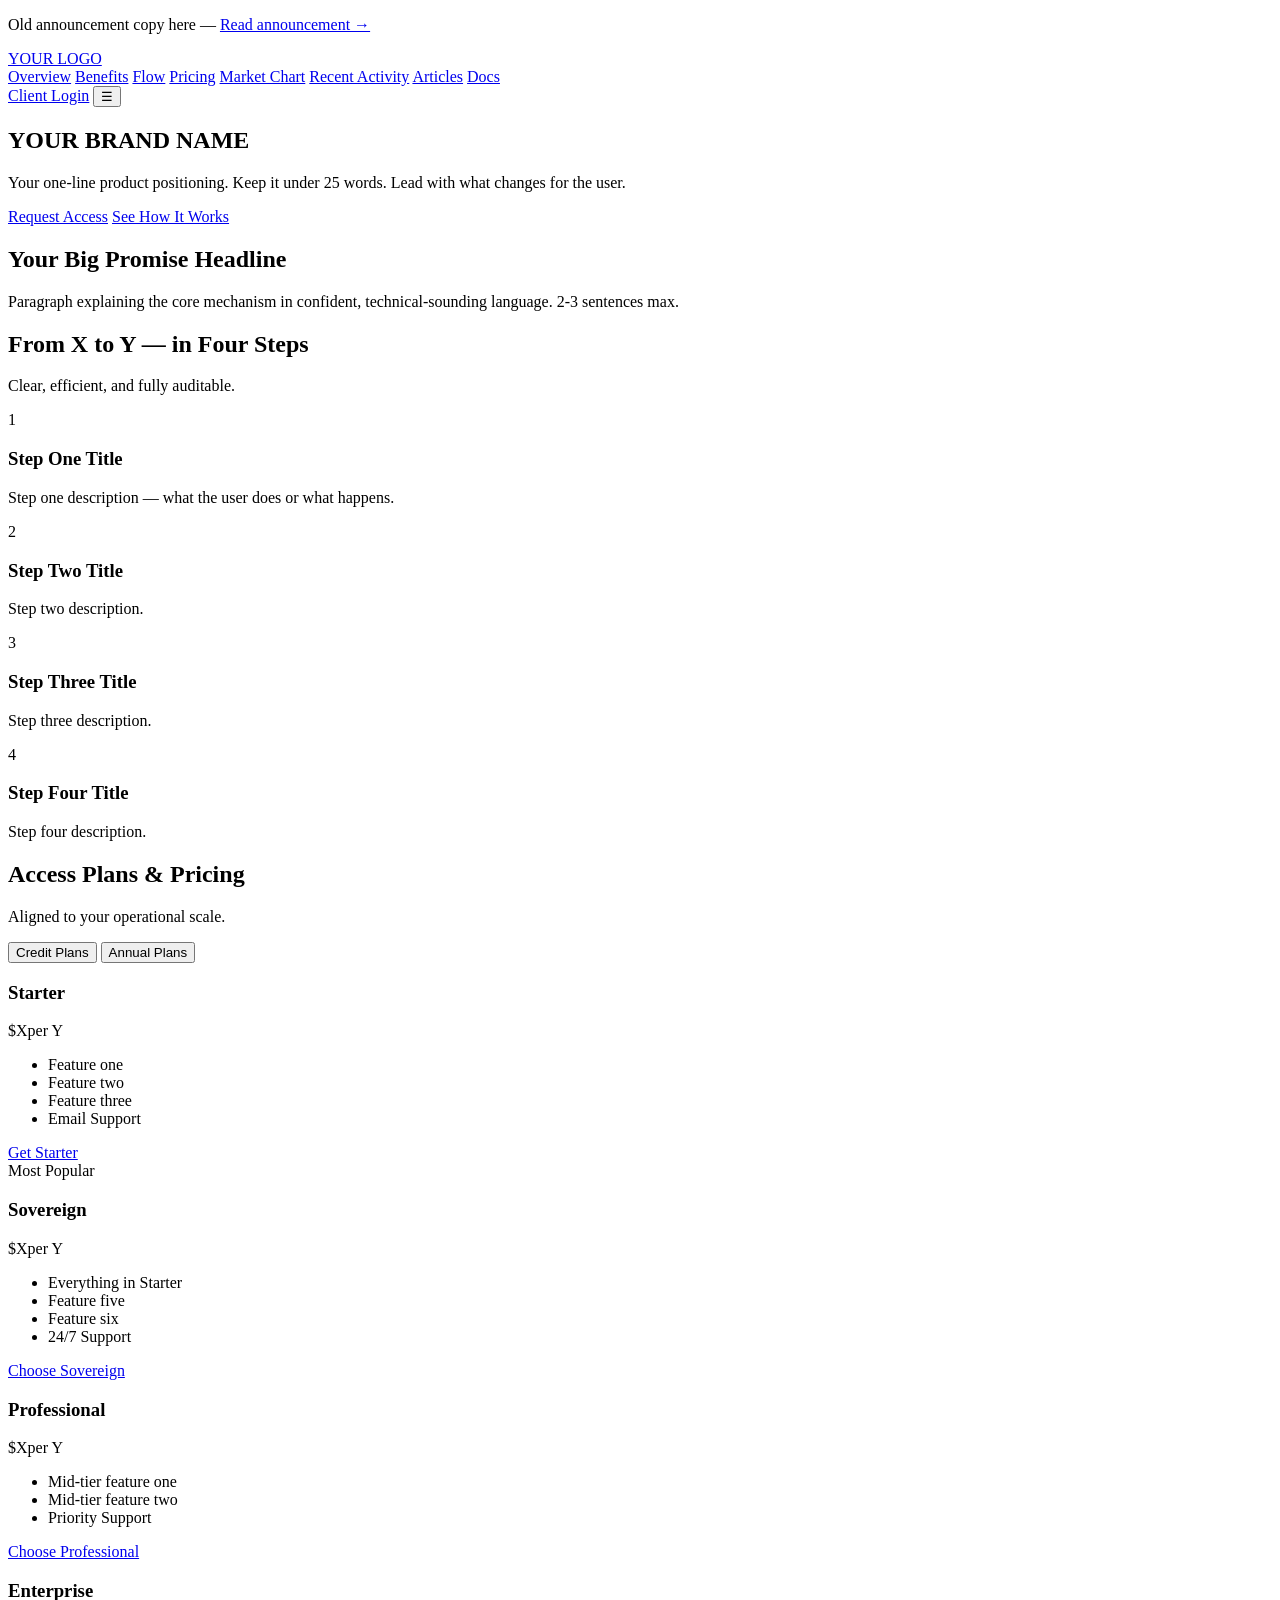
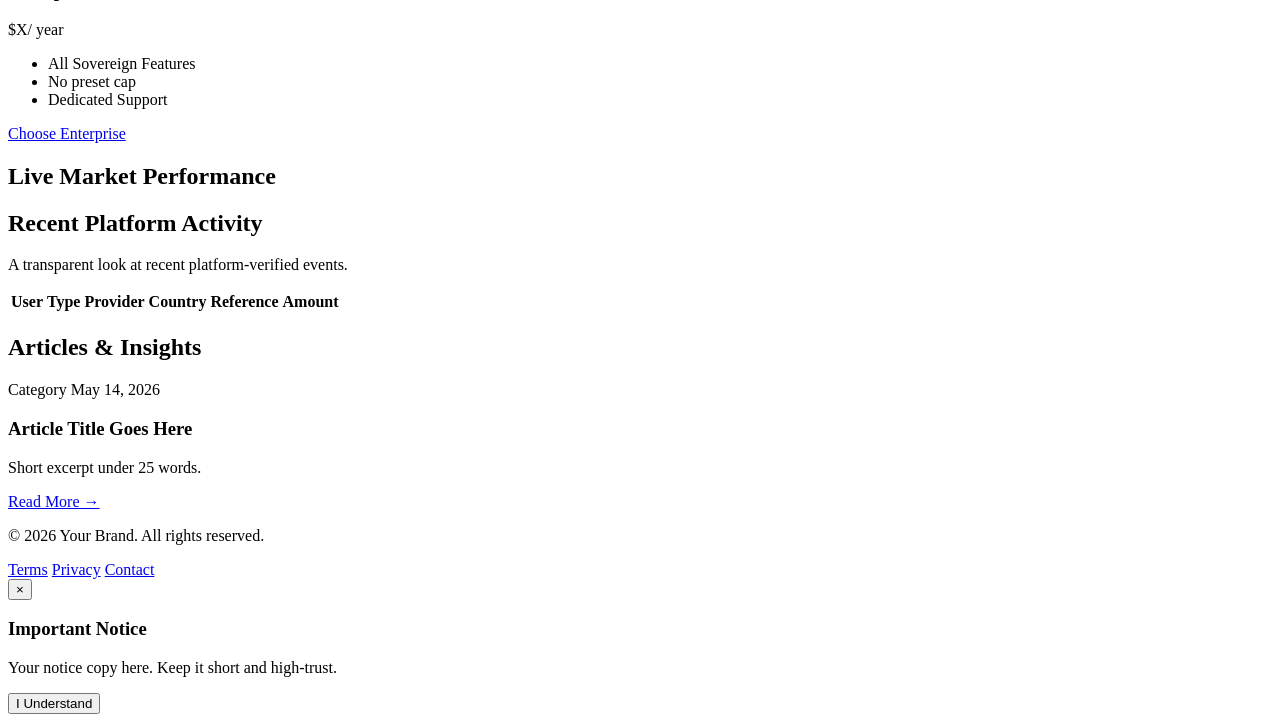
==== index.html @ a08c0930 "Create index.html" ====
<!DOCTYPE html>
<html lang="en">
<head>
  <meta charset="UTF-8" />
  <meta name="viewport" content="width=device-width, initial-scale=1.0" />
  <title>YOUR BRAND — Tagline Here</title>
  <link rel="stylesheet" href="styles.css" />
</head>
<body>

  <!-- ========== ANNOUNCEMENT BAR ========== -->
  <div class="announcement-bar">
    <p>Old announcement copy here — <a href="#">Read announcement →</a></p>
  </div>

  <!-- ========== NAVBAR ========== -->
  <header class="navbar">
    <div class="nav-container">
      <a href="/" class="logo">YOUR LOGO</a>
      <nav class="nav-links">
        <a href="#overview">Overview</a>
        <a href="#benefits">Benefits</a>
        <a href="#flow">Flow</a>
        <a href="#pricing">Pricing</a>
        <a href="#chart">Market Chart</a>
        <a href="#transactions">Recent Activity</a>
        <a href="#articles">Articles</a>
        <a href="/docs">Docs</a>
      </nav>
      <a href="/login" class="btn btn-primary">Client Login</a>
      <button class="hamburger" aria-label="Menu">☰</button>
    </div>
  </header>

  <!-- ========== HERO ========== -->
  <section class="hero" id="overview">
    <div class="container">
      <h1 class="hero-title">YOUR BRAND NAME</h1>
      <p class="hero-subtitle">
        Your one-line product positioning. Keep it under 25 words. Lead with what changes for the user.
      </p>
      <div class="hero-ctas">
        <a href="#pricing" class="btn btn-primary">Request Access</a>
        <a href="#flow" class="btn btn-outline">See How It Works</a>
      </div>
    </div>
  </section>

  <!-- ========== VALUE PROPOSITION ========== -->
  <section class="value-prop" id="benefits">
    <div class="container">
      <h2>Your Big Promise Headline</h2>
      <p class="lead">
        Paragraph explaining the core mechanism in confident, technical-sounding language.
        2-3 sentences max.
      </p>
    </div>
  </section>

  <!-- ========== FLOW (4-step process) ========== -->
  <section class="flow" id="flow">
    <div class="container">
      <h2>From X to Y — in Four Steps</h2>
      <p class="section-subtitle">Clear, efficient, and fully auditable.</p>

      <div class="flow-grid">
        <article class="flow-card">
          <span class="step-number">1</span>
          <h3>Step One Title</h3>
          <p>Step one description — what the user does or what happens.</p>
        </article>
        <article class="flow-card">
          <span class="step-number">2</span>
          <h3>Step Two Title</h3>
          <p>Step two description.</p>
        </article>
        <article class="flow-card">
          <span class="step-number">3</span>
          <h3>Step Three Title</h3>
          <p>Step three description.</p>
        </article>
        <article class="flow-card">
          <span class="step-number">4</span>
          <h3>Step Four Title</h3>
          <p>Step four description.</p>
        </article>
      </div>
    </div>
  </section>

  <!-- ========== PRICING ========== -->
  <section class="pricing" id="pricing">
    <div class="container">
      <h2>Access Plans &amp; Pricing</h2>
      <p class="section-subtitle">Aligned to your operational scale.</p>

      <div class="pricing-toggle">
        <button class="toggle-btn active" data-tab="credit">Credit Plans</button>
        <button class="toggle-btn" data-tab="annual">Annual Plans</button>
      </div>

      <div class="pricing-grid">

        <article class="price-card">
          <h3>Starter</h3>
          <p class="price">$X<span>per Y</span></p>
          <ul class="features">
            <li>Feature one</li>
            <li>Feature two</li>
            <li>Feature three</li>
            <li>Email Support</li>
          </ul>
          <a href="#" class="btn btn-outline">Get Starter</a>
        </article>

        <article class="price-card featured">
          <span class="badge">Most Popular</span>
          <h3>Sovereign</h3>
          <p class="price">$X<span>per Y</span></p>
          <ul class="features">
            <li>Everything in Starter</li>
            <li>Feature five</li>
            <li>Feature six</li>
            <li>24/7 Support</li>
          </ul>
          <a href="#" class="btn btn-primary">Choose Sovereign</a>
        </article>

        <article class="price-card">
          <h3>Professional</h3>
          <p class="price">$X<span>per Y</span></p>
          <ul class="features">
            <li>Mid-tier feature one</li>
            <li>Mid-tier feature two</li>
            <li>Priority Support</li>
          </ul>
          <a href="#" class="btn btn-outline">Choose Professional</a>
        </article>

        <article class="price-card enterprise">
          <h3>Enterprise</h3>
          <p class="price">$X<span>/ year</span></p>
          <ul class="features">
            <li>All Sovereign Features</li>
            <li>No preset cap</li>
            <li>Dedicated Support</li>
          </ul>
          <a href="#" class="btn btn-outline">Choose Enterprise</a>
        </article>

      </div>
    </div>
  </section>

  <!-- ========== MARKET CHART (TradingView embed) ========== -->
  <section class="chart" id="chart">
    <div class="container">
      <h2>Live Market Performance</h2>
      <div class="tradingview-widget-container">
        <!-- Paste TradingView's official embed snippet here. It's free and legal. -->
        <div id="tradingview_widget"></div>
        <script type="text/javascript" src="https://s3.tradingview.com/tv.js"></script>
        <script type="text/javascript">
          new TradingView.widget({
            "autosize": true,
            "symbol": "NYSE:V",
            "interval": "D",
            "theme": "dark",
            "style": "1",
            "locale": "en",
            "container_id": "tradingview_widget"
          });
        </script>
      </div>
    </div>
  </section>

  <!-- ========== RECENT TRANSACTIONS / ACTIVITY ========== -->
  <section class="transactions" id="transactions">
    <div class="container">
      <h2>Recent Platform Activity</h2>
      <p class="section-subtitle">A transparent look at recent platform-verified events.</p>

      <div class="table-wrapper">
        <table class="data-table">
          <thead>
            <tr>
              <th>User</th>
              <th>Type</th>
              <th>Provider</th>
              <th>Country</th>
              <th>Reference</th>
              <th>Amount</th>
            </tr>
          </thead>
          <tbody id="transactions-body">
            <!-- Rows injected via JS from your real backend -->
          </tbody>
        </table>
      </div>
    </div>
  </section>

  <!-- ========== ARTICLES ========== -->
  <section class="articles" id="articles">
    <div class="container">
      <h2>Articles &amp; Insights</h2>
      <div class="articles-grid">

        <article class="article-card">
          <span class="tag">Category</span>
          <time>May 14, 2026</time>
          <h3>Article Title Goes Here</h3>
          <p>Short excerpt under 25 words.</p>
          <a href="#" class="read-more">Read More →</a>
        </article>

        <!-- Repeat article-card 3-4 more times -->

      </div>
    </div>
  </section>

  <!-- ========== FOOTER ========== -->
  <footer class="footer">
    <div class="container">
      <p>© 2026 Your Brand. All rights reserved.</p>
      <div class="footer-links">
        <a href="/terms">Terms</a>
        <a href="/privacy">Privacy</a>
        <a href="/contact">Contact</a>
      </div>
    </div>
  </footer>

  <!-- ========== SECURITY NOTICE MODAL ========== -->
  <div class="modal" id="security-modal">
    <div class="modal-content">
      <button class="modal-close" aria-label="Close">×</button>
      <h3>Important Notice</h3>
      <p>Your notice copy here. Keep it short and high-trust.</p>
      <button class="btn btn-primary">I Understand</button>
    </div>
  </div>

  <script src="script.js"></script>
</body>
</html>
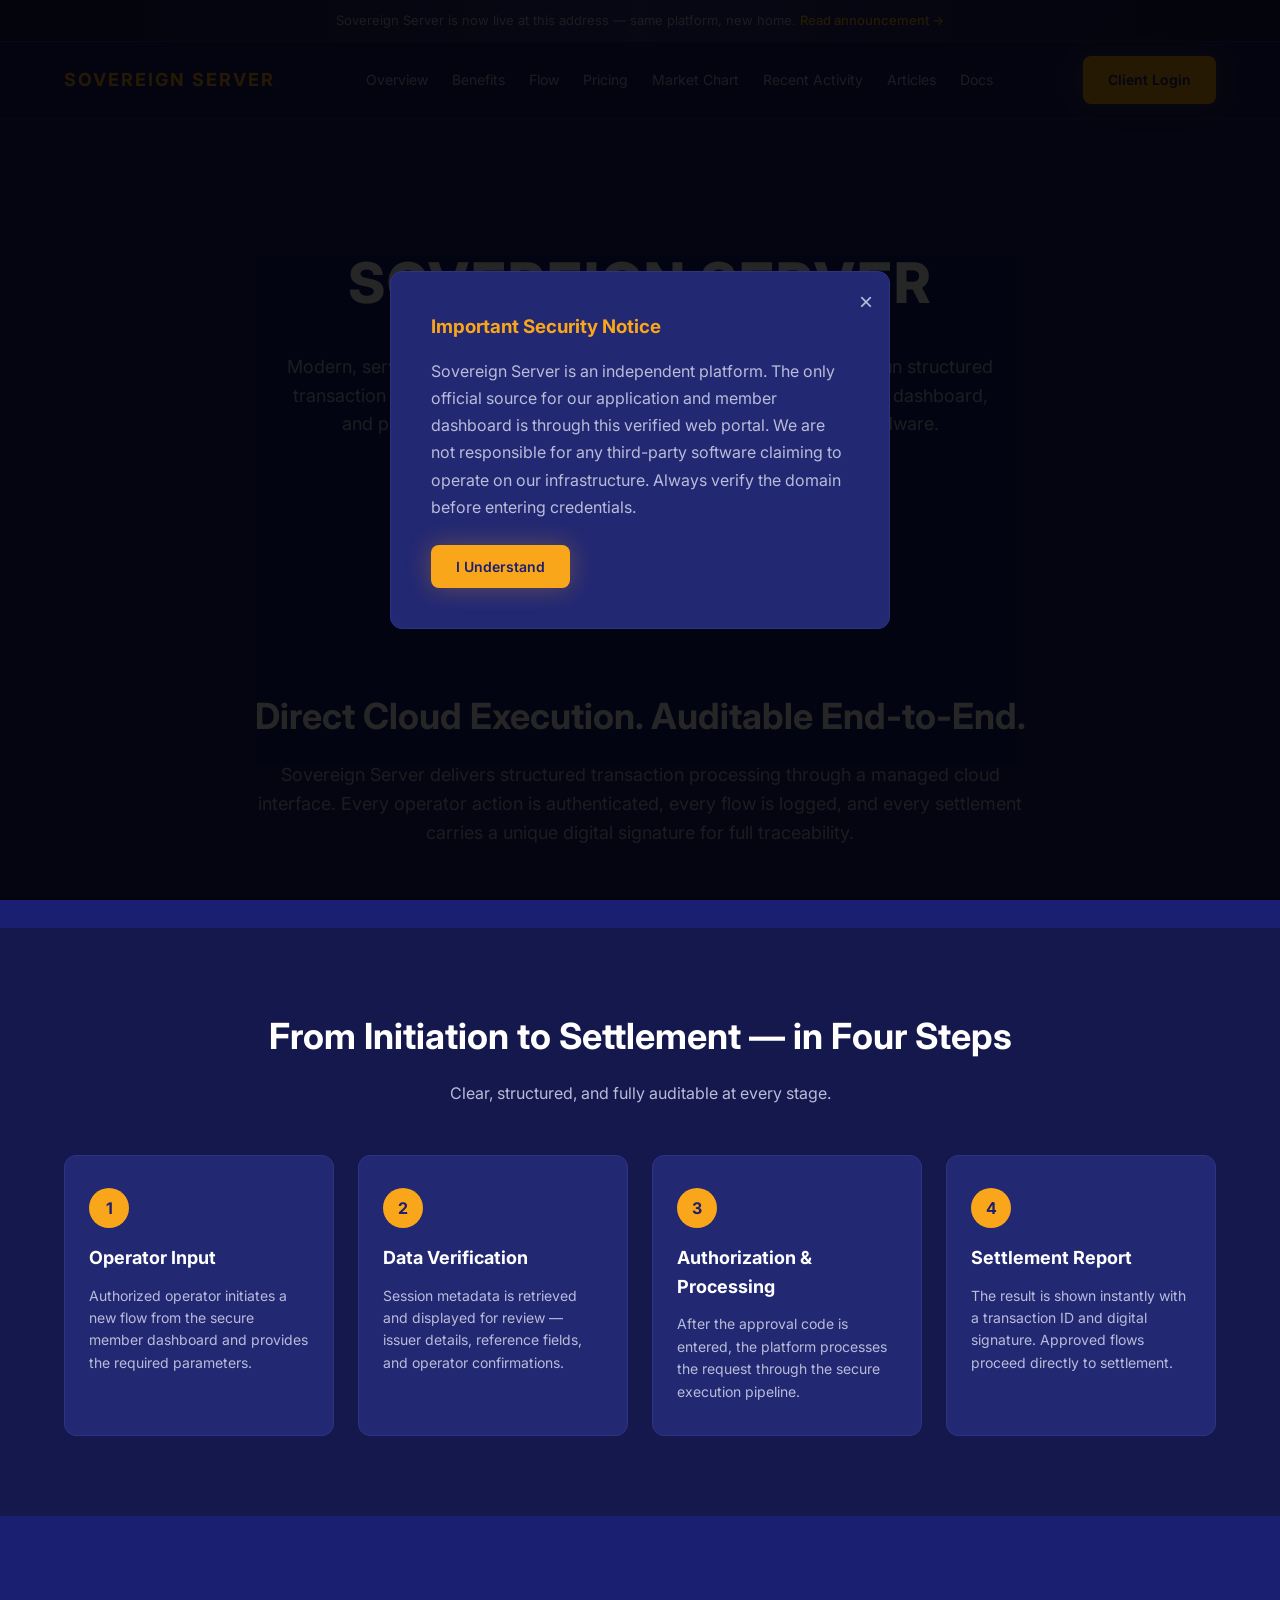
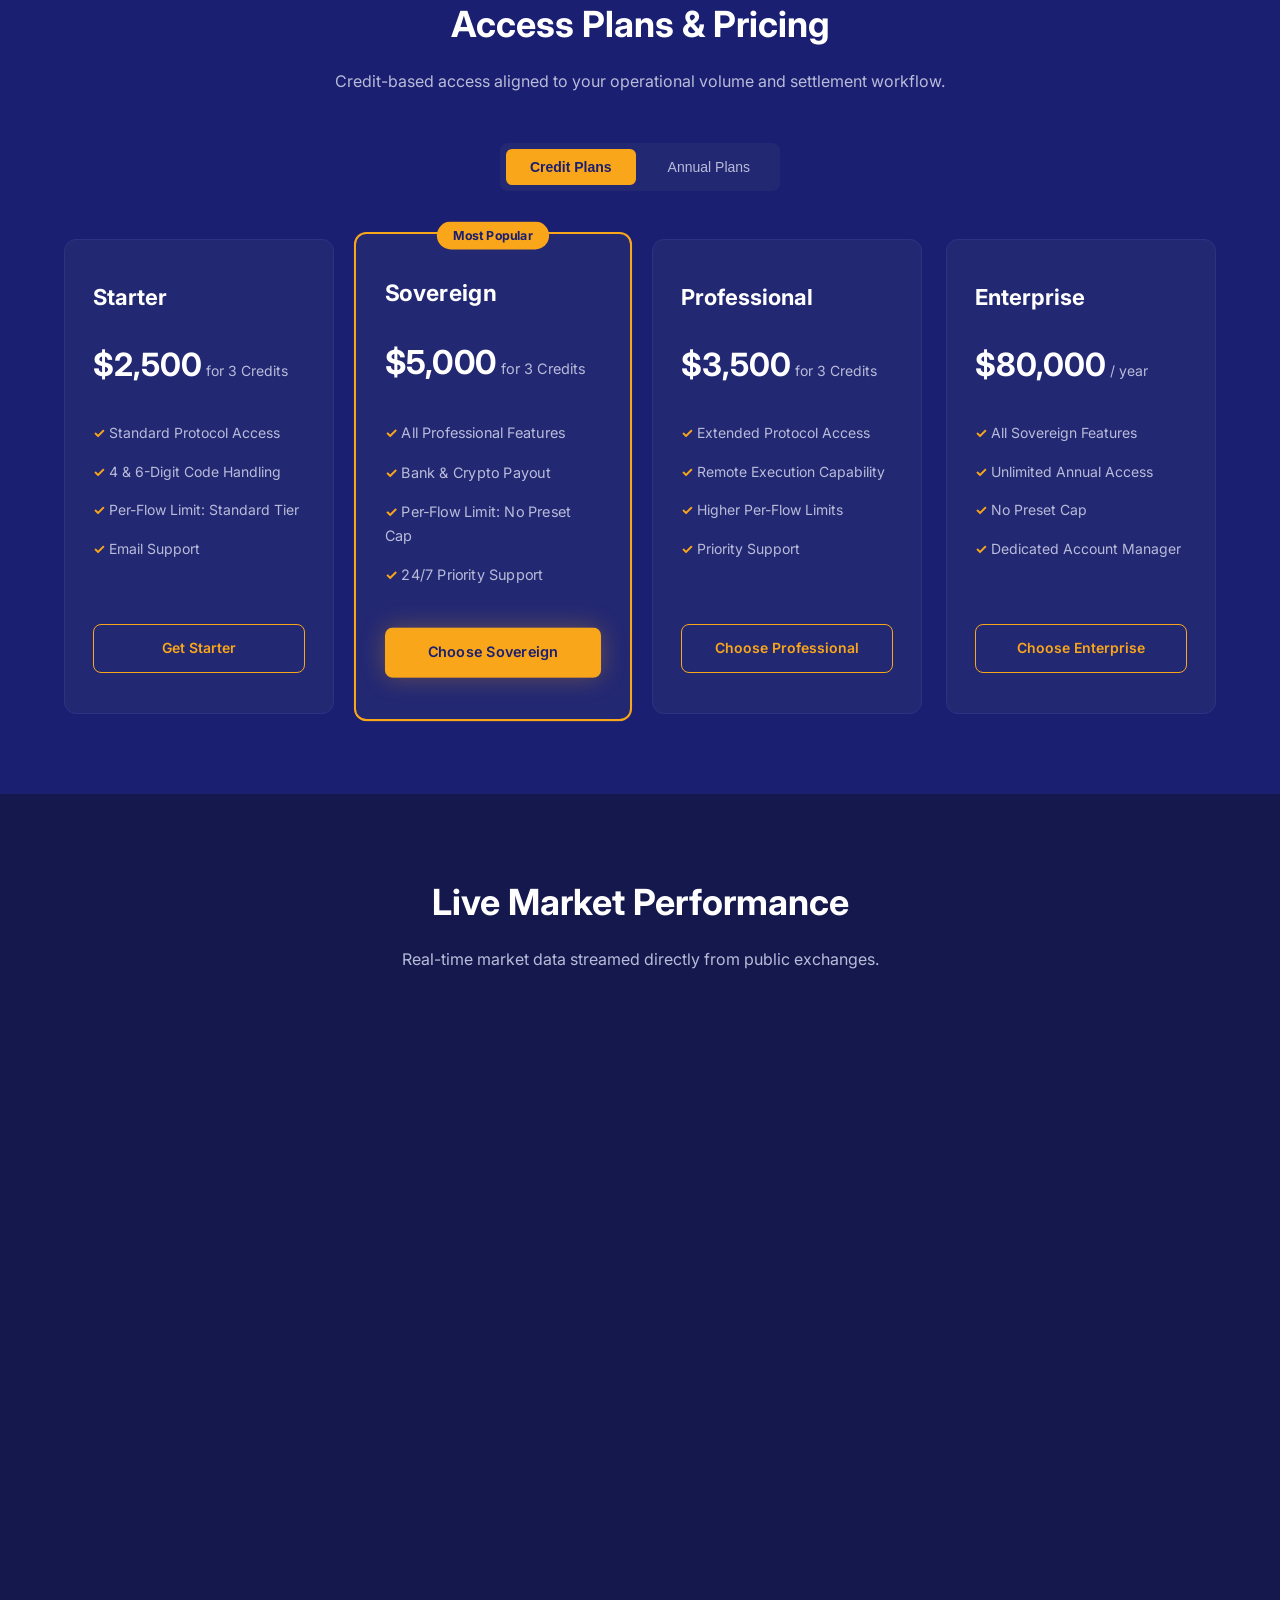
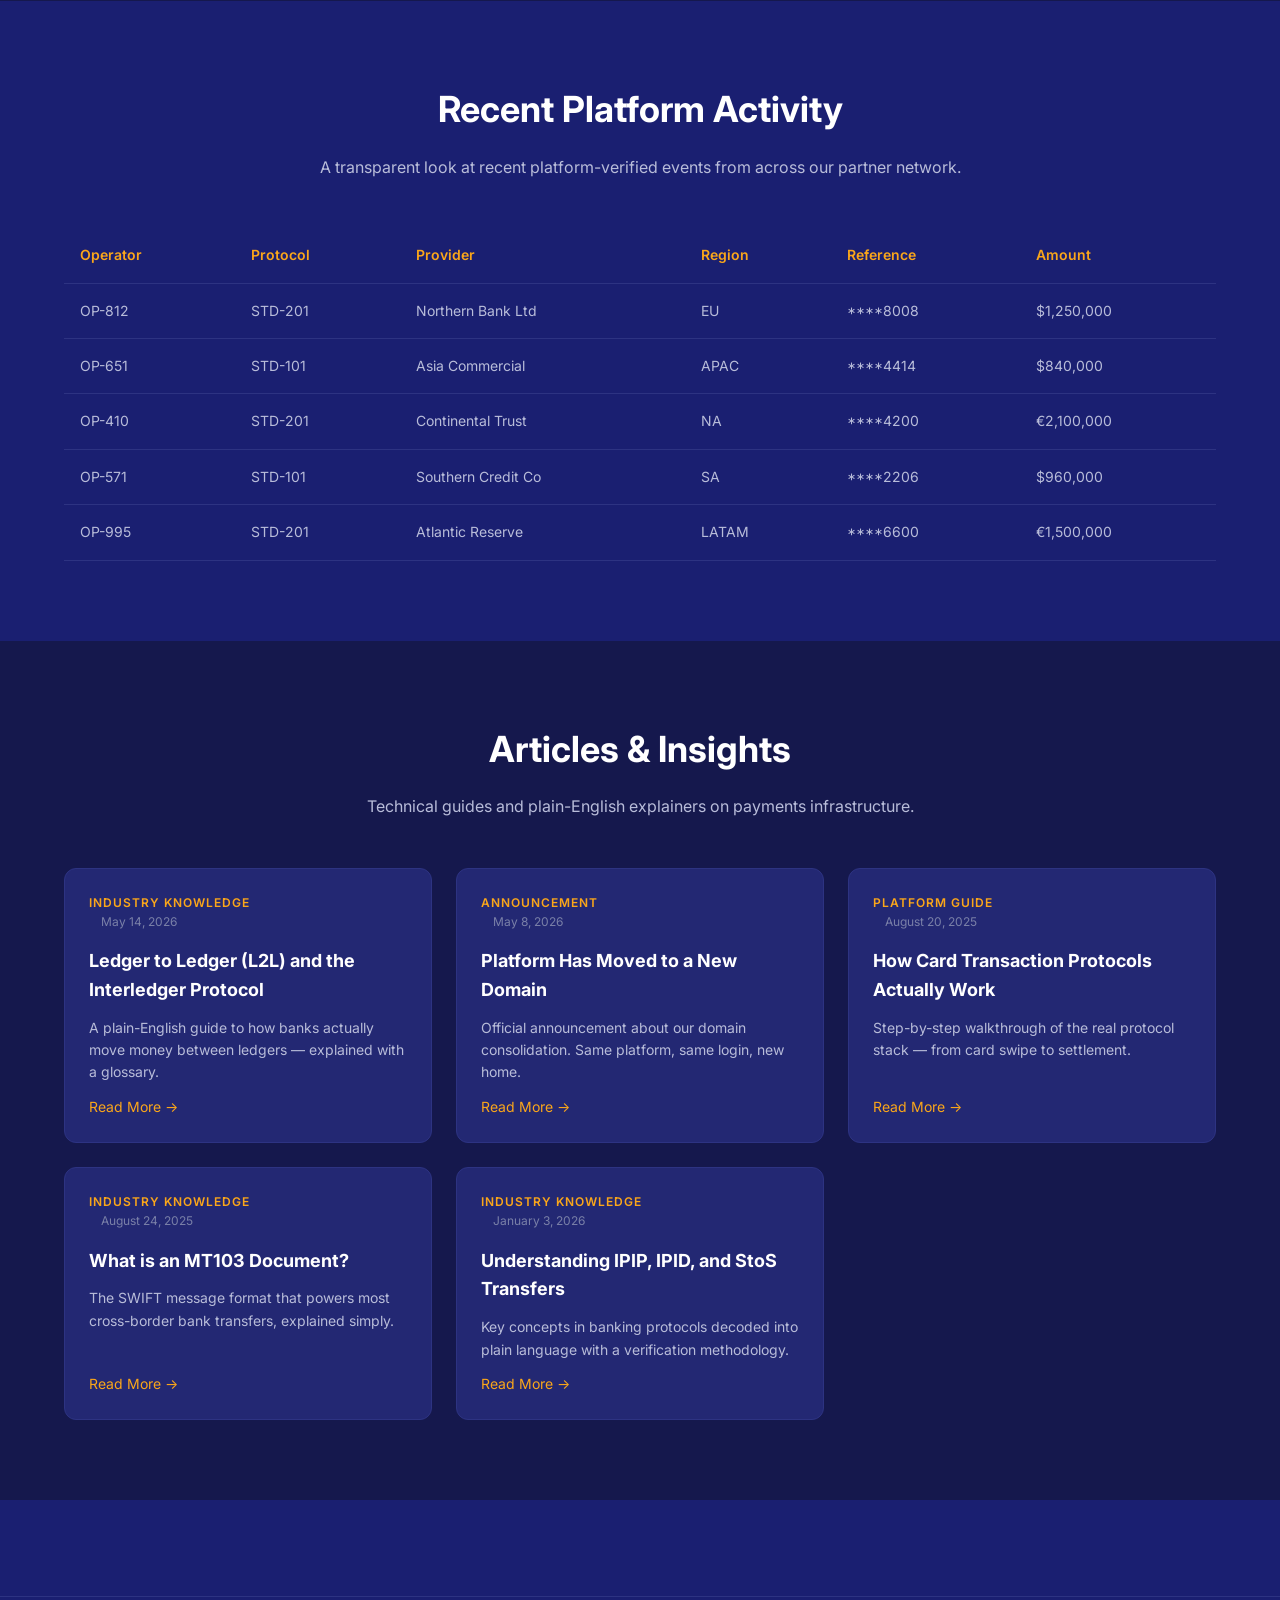
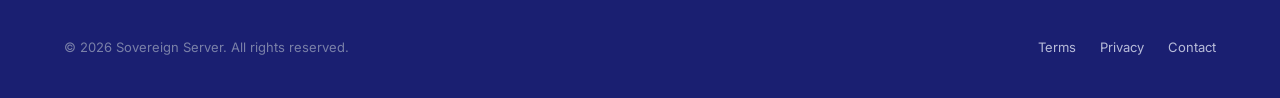
==== commit 40822faf: "Update index.html" ====
--- a/index.html
+++ b/index.html
@@ -1,22 +1,25 @@
-<!DOCTYPE html>
+  <!DOCTYPE html>
 <html lang="en">
 <head>
   <meta charset="UTF-8" />
   <meta name="viewport" content="width=device-width, initial-scale=1.0" />
-  <title>YOUR BRAND — Tagline Here</title>
-  <link rel="stylesheet" href="styles.css" />
+  <title>Sovereign Server — Institutional Transaction Infrastructure</title>
+  <meta name="description" content="Modern server-based transaction infrastructure for verified institutional partners. Cloud execution, structured settlement, full audit trail." />
+  <link rel="stylesheet" href="css/global.css" />
+  <link rel="preconnect" href="https://fonts.googleapis.com" />
+  <link href="https://fonts.googleapis.com/css2?family=Inter:wght@400;500;600;700;800&family=JetBrains+Mono&display=swap" rel="stylesheet" />
 </head>
 <body>
 
-  <!-- ========== ANNOUNCEMENT BAR ========== -->
+  <!-- ANNOUNCEMENT BAR -->
   <div class="announcement-bar">
-    <p>Old announcement copy here — <a href="#">Read announcement →</a></p>
+    <p>Sovereign Server is now live at this address — same platform, new home. <a href="article-announcement.html">Read announcement →</a></p>
   </div>
 
-  <!-- ========== NAVBAR ========== -->
+  <!-- NAVBAR -->
   <header class="navbar">
     <div class="nav-container">
-      <a href="/" class="logo">YOUR LOGO</a>
+      <a href="index.html" class="logo">SOVEREIGN SERVER</a>
       <nav class="nav-links">
         <a href="#overview">Overview</a>
         <a href="#benefits">Benefits</a>
@@ -24,140 +27,146 @@
         <a href="#pricing">Pricing</a>
         <a href="#chart">Market Chart</a>
         <a href="#transactions">Recent Activity</a>
-        <a href="#articles">Articles</a>
-        <a href="/docs">Docs</a>
+        <a href="articles.html">Articles</a>
+        <a href="docs.html">Docs</a>
       </nav>
-      <a href="/login" class="btn btn-primary">Client Login</a>
+      <a href="#pricing" class="btn btn-primary">Client Login</a>
       <button class="hamburger" aria-label="Menu">☰</button>
     </div>
   </header>
 
-  <!-- ========== HERO ========== -->
-  <section class="hero" id="overview">
-    <div class="container">
-      <h1 class="hero-title">YOUR BRAND NAME</h1>
-      <p class="hero-subtitle">
-        Your one-line product positioning. Keep it under 25 words. Lead with what changes for the user.
+  <!-- HERO -->
+  <section class="hero" id="overview" style="padding: 120px 0 80px; text-align: center;">
+    <div class="container">
+      <h1 class="animate-in" style="font-size: 56px; font-weight: 800; letter-spacing: 2px; margin-bottom: 24px;">SOVEREIGN SERVER</h1>
+      <p class="animate-in delay-1" style="font-size: 18px; color: var(--text-secondary); max-width: 720px; margin: 0 auto 40px;">
+        Modern, server-based infrastructure for verified institutional partners. Run structured transaction flows from anywhere, track every step through the member dashboard, and proceed directly to settlement — without legacy terminal hardware.
       </p>
-      <div class="hero-ctas">
+      <div class="animate-in delay-2" style="display: flex; gap: 16px; justify-content: center; flex-wrap: wrap;">
         <a href="#pricing" class="btn btn-primary">Request Access</a>
         <a href="#flow" class="btn btn-outline">See How It Works</a>
       </div>
     </div>
   </section>
 
-  <!-- ========== VALUE PROPOSITION ========== -->
-  <section class="value-prop" id="benefits">
-    <div class="container">
-      <h2>Your Big Promise Headline</h2>
-      <p class="lead">
-        Paragraph explaining the core mechanism in confident, technical-sounding language.
-        2-3 sentences max.
+  <!-- VALUE PROPOSITION -->
+  <section id="benefits" style="padding: 80px 0;">
+    <div class="container-narrow" style="text-align: center;">
+      <h2 style="font-size: 36px; font-weight: 700; margin-bottom: 16px;">Direct Cloud Execution. Auditable End-to-End.</h2>
+      <p style="font-size: 18px; max-width: 800px; margin: 0 auto; color: var(--text-secondary);">
+        Sovereign Server delivers structured transaction processing through a managed cloud interface. Every operator action is authenticated, every flow is logged, and every settlement carries a unique digital signature for full traceability.
       </p>
     </div>
   </section>
 
-  <!-- ========== FLOW (4-step process) ========== -->
-  <section class="flow" id="flow">
-    <div class="container">
-      <h2>From X to Y — in Four Steps</h2>
-      <p class="section-subtitle">Clear, efficient, and fully auditable.</p>
-
-      <div class="flow-grid">
-        <article class="flow-card">
-          <span class="step-number">1</span>
-          <h3>Step One Title</h3>
-          <p>Step one description — what the user does or what happens.</p>
-        </article>
-        <article class="flow-card">
-          <span class="step-number">2</span>
-          <h3>Step Two Title</h3>
-          <p>Step two description.</p>
-        </article>
-        <article class="flow-card">
-          <span class="step-number">3</span>
-          <h3>Step Three Title</h3>
-          <p>Step three description.</p>
-        </article>
-        <article class="flow-card">
-          <span class="step-number">4</span>
-          <h3>Step Four Title</h3>
-          <p>Step four description.</p>
-        </article>
-      </div>
-    </div>
-  </section>
-
-  <!-- ========== PRICING ========== -->
-  <section class="pricing" id="pricing">
-    <div class="container">
-      <h2>Access Plans &amp; Pricing</h2>
-      <p class="section-subtitle">Aligned to your operational scale.</p>
-
-      <div class="pricing-toggle">
-        <button class="toggle-btn active" data-tab="credit">Credit Plans</button>
-        <button class="toggle-btn" data-tab="annual">Annual Plans</button>
-      </div>
-
-      <div class="pricing-grid">
-
-        <article class="price-card">
-          <h3>Starter</h3>
-          <p class="price">$X<span>per Y</span></p>
-          <ul class="features">
-            <li>Feature one</li>
-            <li>Feature two</li>
-            <li>Feature three</li>
-            <li>Email Support</li>
+  <!-- FLOW -->
+  <section id="flow" style="padding: 80px 0; background: var(--bg-secondary);">
+    <div class="container">
+      <h2 style="font-size: 36px; font-weight: 700; margin-bottom: 16px; text-align: center;">From Initiation to Settlement — in Four Steps</h2>
+      <p style="text-align: center; color: var(--text-secondary); margin-bottom: 48px;">Clear, structured, and fully auditable at every stage.</p>
+
+      <div style="display: grid; grid-template-columns: repeat(auto-fit, minmax(240px, 1fr)); gap: 24px;">
+
+        <article style="background: var(--bg-card); padding: 32px 24px; border-radius: 12px; border: 1px solid var(--border);">
+          <span style="display:inline-block; width: 40px; height: 40px; background: var(--accent); color: var(--bg-primary); border-radius: 50%; font-weight: 700; text-align: center; line-height: 40px; margin-bottom: 16px;">1</span>
+          <h3 style="font-size: 18px; margin-bottom: 12px;">Operator Input</h3>
+          <p style="color: var(--text-secondary); font-size: 14px;">Authorized operator initiates a new flow from the secure member dashboard and provides the required parameters.</p>
+        </article>
+
+        <article style="background: var(--bg-card); padding: 32px 24px; border-radius: 12px; border: 1px solid var(--border);">
+          <span style="display:inline-block; width: 40px; height: 40px; background: var(--accent); color: var(--bg-primary); border-radius: 50%; font-weight: 700; text-align: center; line-height: 40px; margin-bottom: 16px;">2</span>
+          <h3 style="font-size: 18px; margin-bottom: 12px;">Data Verification</h3>
+          <p style="color: var(--text-secondary); font-size: 14px;">Session metadata is retrieved and displayed for review — issuer details, reference fields, and operator confirmations.</p>
+        </article>
+
+        <article style="background: var(--bg-card); padding: 32px 24px; border-radius: 12px; border: 1px solid var(--border);">
+          <span style="display:inline-block; width: 40px; height: 40px; background: var(--accent); color: var(--bg-primary); border-radius: 50%; font-weight: 700; text-align: center; line-height: 40px; margin-bottom: 16px;">3</span>
+          <h3 style="font-size: 18px; margin-bottom: 12px;">Authorization &amp; Processing</h3>
+          <p style="color: var(--text-secondary); font-size: 14px;">After the approval code is entered, the platform processes the request through the secure execution pipeline.</p>
+        </article>
+
+        <article style="background: var(--bg-card); padding: 32px 24px; border-radius: 12px; border: 1px solid var(--border);">
+          <span style="display:inline-block; width: 40px; height: 40px; background: var(--accent); color: var(--bg-primary); border-radius: 50%; font-weight: 700; text-align: center; line-height: 40px; margin-bottom: 16px;">4</span>
+          <h3 style="font-size: 18px; margin-bottom: 12px;">Settlement Report</h3>
+          <p style="color: var(--text-secondary); font-size: 14px;">The result is shown instantly with a transaction ID and digital signature. Approved flows proceed directly to settlement.</p>
+        </article>
+
+      </div>
+    </div>
+  </section>
+
+  <!-- PRICING -->
+  <section id="pricing" style="padding: 80px 0;">
+    <div class="container">
+      <h2 style="font-size: 36px; font-weight: 700; margin-bottom: 16px; text-align: center;">Access Plans &amp; Pricing</h2>
+      <p style="text-align: center; color: var(--text-secondary); margin-bottom: 48px;">Credit-based access aligned to your operational volume and settlement workflow.</p>
+
+      <div style="display: flex; justify-content: center; gap: 8px; margin-bottom: 48px; background: var(--bg-card); padding: 6px; border-radius: 8px; width: fit-content; margin-left: auto; margin-right: auto;">
+        <button class="toggle-btn active" data-tab="credit" style="padding: 10px 24px; background: var(--accent); color: var(--bg-primary); border: none; border-radius: 6px; cursor: pointer; font-size: 14px; font-weight: 600;">Credit Plans</button>
+        <button class="toggle-btn" data-tab="annual" style="padding: 10px 24px; background: transparent; color: var(--text-secondary); border: none; border-radius: 6px; cursor: pointer; font-size: 14px;">Annual Plans</button>
+      </div>
+
+      <div style="display: grid; grid-template-columns: repeat(auto-fit, minmax(260px, 1fr)); gap: 24px;">
+
+        <article style="background: var(--bg-card); padding: 40px 28px; border-radius: 12px; border: 1px solid var(--border); display: flex; flex-direction: column;">
+          <h3 style="font-size: 22px; margin-bottom: 8px;">Starter</h3>
+          <p style="font-size: 32px; font-weight: 700; margin: 16px 0 24px;">$2,500<span style="font-size: 14px; color: var(--text-secondary); font-weight: 400;"> for 3 Credits</span></p>
+          <ul style="list-style: none; margin-bottom: 32px; flex-grow: 1;">
+            <li style="padding: 8px 0; color: var(--text-secondary); font-size: 14px;"><span style="color: var(--accent); font-weight: 700;">✓</span> Standard Protocol Access</li>
+            <li style="padding: 8px 0; color: var(--text-secondary); font-size: 14px;"><span style="color: var(--accent); font-weight: 700;">✓</span> 4 &amp; 6-Digit Code Handling</li>
+            <li style="padding: 8px 0; color: var(--text-secondary); font-size: 14px;"><span style="color: var(--accent); font-weight: 700;">✓</span> Per-Flow Limit: Standard Tier</li>
+            <li style="padding: 8px 0; color: var(--text-secondary); font-size: 14px;"><span style="color: var(--accent); font-weight: 700;">✓</span> Email Support</li>
           </ul>
-          <a href="#" class="btn btn-outline">Get Starter</a>
-        </article>
-
-        <article class="price-card featured">
-          <span class="badge">Most Popular</span>
-          <h3>Sovereign</h3>
-          <p class="price">$X<span>per Y</span></p>
-          <ul class="features">
-            <li>Everything in Starter</li>
-            <li>Feature five</li>
-            <li>Feature six</li>
-            <li>24/7 Support</li>
+          <a href="#" class="btn btn-outline" style="justify-content: center;">Get Starter</a>
+        </article>
+
+        <article style="background: var(--bg-card); padding: 40px 28px; border-radius: 12px; border: 2px solid var(--accent); display: flex; flex-direction: column; position: relative; transform: scale(1.03);">
+          <span style="position: absolute; top: -12px; left: 50%; transform: translateX(-50%); background: var(--accent); color: var(--bg-primary); padding: 4px 16px; border-radius: 20px; font-size: 12px; font-weight: 700;">Most Popular</span>
+          <h3 style="font-size: 22px; margin-bottom: 8px;">Sovereign</h3>
+          <p style="font-size: 32px; font-weight: 700; margin: 16px 0 24px;">$5,000<span style="font-size: 14px; color: var(--text-secondary); font-weight: 400;"> for 3 Credits</span></p>
+          <ul style="list-style: none; margin-bottom: 32px; flex-grow: 1;">
+            <li style="padding: 8px 0; color: var(--text-secondary); font-size: 14px;"><span style="color: var(--accent); font-weight: 700;">✓</span> All Professional Features</li>
+            <li style="padding: 8px 0; color: var(--text-secondary); font-size: 14px;"><span style="color: var(--accent); font-weight: 700;">✓</span> Bank &amp; Crypto Payout</li>
+            <li style="padding: 8px 0; color: var(--text-secondary); font-size: 14px;"><span style="color: var(--accent); font-weight: 700;">✓</span> Per-Flow Limit: No Preset Cap</li>
+            <li style="padding: 8px 0; color: var(--text-secondary); font-size: 14px;"><span style="color: var(--accent); font-weight: 700;">✓</span> 24/7 Priority Support</li>
           </ul>
-          <a href="#" class="btn btn-primary">Choose Sovereign</a>
-        </article>
-
-        <article class="price-card">
-          <h3>Professional</h3>
-          <p class="price">$X<span>per Y</span></p>
-          <ul class="features">
-            <li>Mid-tier feature one</li>
-            <li>Mid-tier feature two</li>
-            <li>Priority Support</li>
+          <a href="#" class="btn btn-primary" style="justify-content: center;">Choose Sovereign</a>
+        </article>
+
+        <article style="background: var(--bg-card); padding: 40px 28px; border-radius: 12px; border: 1px solid var(--border); display: flex; flex-direction: column;">
+          <h3 style="font-size: 22px; margin-bottom: 8px;">Professional</h3>
+          <p style="font-size: 32px; font-weight: 700; margin: 16px 0 24px;">$3,500<span style="font-size: 14px; color: var(--text-secondary); font-weight: 400;"> for 3 Credits</span></p>
+          <ul style="list-style: none; margin-bottom: 32px; flex-grow: 1;">
+            <li style="padding: 8px 0; color: var(--text-secondary); font-size: 14px;"><span style="color: var(--accent); font-weight: 700;">✓</span> Extended Protocol Access</li>
+            <li style="padding: 8px 0; color: var(--text-secondary); font-size: 14px;"><span style="color: var(--accent); font-weight: 700;">✓</span> Remote Execution Capability</li>
+            <li style="padding: 8px 0; color: var(--text-secondary); font-size: 14px;"><span style="color: var(--accent); font-weight: 700;">✓</span> Higher Per-Flow Limits</li>
+            <li style="padding: 8px 0; color: var(--text-secondary); font-size: 14px;"><span style="color: var(--accent); font-weight: 700;">✓</span> Priority Support</li>
           </ul>
-          <a href="#" class="btn btn-outline">Choose Professional</a>
-        </article>
-
-        <article class="price-card enterprise">
-          <h3>Enterprise</h3>
-          <p class="price">$X<span>/ year</span></p>
-          <ul class="features">
-            <li>All Sovereign Features</li>
-            <li>No preset cap</li>
-            <li>Dedicated Support</li>
+          <a href="#" class="btn btn-outline" style="justify-content: center;">Choose Professional</a>
+        </article>
+
+        <article style="background: var(--bg-card); padding: 40px 28px; border-radius: 12px; border: 1px solid var(--border); display: flex; flex-direction: column;">
+          <h3 style="font-size: 22px; margin-bottom: 8px;">Enterprise</h3>
+          <p style="font-size: 32px; font-weight: 700; margin: 16px 0 24px;">$80,000<span style="font-size: 14px; color: var(--text-secondary); font-weight: 400;"> / year</span></p>
+          <ul style="list-style: none; margin-bottom: 32px; flex-grow: 1;">
+            <li style="padding: 8px 0; color: var(--text-secondary); font-size: 14px;"><span style="color: var(--accent); font-weight: 700;">✓</span> All Sovereign Features</li>
+            <li style="padding: 8px 0; color: var(--text-secondary); font-size: 14px;"><span style="color: var(--accent); font-weight: 700;">✓</span> Unlimited Annual Access</li>
+            <li style="padding: 8px 0; color: var(--text-secondary); font-size: 14px;"><span style="color: var(--accent); font-weight: 700;">✓</span> No Preset Cap</li>
+            <li style="padding: 8px 0; color: var(--text-secondary); font-size: 14px;"><span style="color: var(--accent); font-weight: 700;">✓</span> Dedicated Account Manager</li>
           </ul>
-          <a href="#" class="btn btn-outline">Choose Enterprise</a>
-        </article>
-
-      </div>
-    </div>
-  </section>
-
-  <!-- ========== MARKET CHART (TradingView embed) ========== -->
-  <section class="chart" id="chart">
-    <div class="container">
-      <h2>Live Market Performance</h2>
-      <div class="tradingview-widget-container">
-        <!-- Paste TradingView's official embed snippet here. It's free and legal. -->
+          <a href="#" class="btn btn-outline" style="justify-content: center;">Choose Enterprise</a>
+        </article>
+
+      </div>
+    </div>
+  </section>
+
+  <!-- MARKET CHART -->
+  <section id="chart" style="padding: 80px 0; background: var(--bg-secondary);">
+    <div class="container">
+      <h2 style="font-size: 36px; font-weight: 700; margin-bottom: 16px; text-align: center;">Live Market Performance</h2>
+      <p style="text-align: center; color: var(--text-secondary); margin-bottom: 48px;">Real-time market data streamed directly from public exchanges.</p>
+      <div style="height: 500px;">
         <div id="tradingview_widget"></div>
         <script type="text/javascript" src="https://s3.tradingview.com/tv.js"></script>
         <script type="text/javascript">
@@ -175,74 +184,149 @@
     </div>
   </section>
 
-  <!-- ========== RECENT TRANSACTIONS / ACTIVITY ========== -->
-  <section class="transactions" id="transactions">
-    <div class="container">
-      <h2>Recent Platform Activity</h2>
-      <p class="section-subtitle">A transparent look at recent platform-verified events.</p>
-
-      <div class="table-wrapper">
-        <table class="data-table">
+  <!-- TRANSACTIONS -->
+  <section id="transactions" style="padding: 80px 0;">
+    <div class="container">
+      <h2 style="font-size: 36px; font-weight: 700; margin-bottom: 16px; text-align: center;">Recent Platform Activity</h2>
+      <p style="text-align: center; color: var(--text-secondary); margin-bottom: 48px;">A transparent look at recent platform-verified events from across our partner network.</p>
+
+      <div style="overflow-x: auto;">
+        <table style="width: 100%; border-collapse: collapse;">
           <thead>
             <tr>
-              <th>User</th>
-              <th>Type</th>
-              <th>Provider</th>
-              <th>Country</th>
-              <th>Reference</th>
-              <th>Amount</th>
+              <th style="padding: 16px; text-align: left; border-bottom: 1px solid var(--border); color: var(--accent); font-weight: 600; font-size: 14px;">Operator</th>
+              <th style="padding: 16px; text-align: left; border-bottom: 1px solid var(--border); color: var(--accent); font-weight: 600; font-size: 14px;">Protocol</th>
+              <th style="padding: 16px; text-align: left; border-bottom: 1px solid var(--border); color: var(--accent); font-weight: 600; font-size: 14px;">Provider</th>
+              <th style="padding: 16px; text-align: left; border-bottom: 1px solid var(--border); color: var(--accent); font-weight: 600; font-size: 14px;">Region</th>
+              <th style="padding: 16px; text-align: left; border-bottom: 1px solid var(--border); color: var(--accent); font-weight: 600; font-size: 14px;">Reference</th>
+              <th style="padding: 16px; text-align: left; border-bottom: 1px solid var(--border); color: var(--accent); font-weight: 600; font-size: 14px;">Amount</th>
             </tr>
           </thead>
-          <tbody id="transactions-body">
-            <!-- Rows injected via JS from your real backend -->
+          <tbody style="color: var(--text-secondary); font-size: 14px;">
+            <tr><td style="padding: 16px; border-bottom: 1px solid var(--border);">OP-812</td><td style="padding: 16px; border-bottom: 1px solid var(--border);">STD-201</td><td style="padding: 16px; border-bottom: 1px solid var(--border);">Northern Bank Ltd</td><td style="padding: 16px; border-bottom: 1px solid var(--border);">EU</td><td style="padding: 16px; border-bottom: 1px solid var(--border);">****8008</td><td style="padding: 16px; border-bottom: 1px solid var(--border);">$1,250,000</td></tr>
+            <tr><td style="padding: 16px; border-bottom: 1px solid var(--border);">OP-651</td><td style="padding: 16px; border-bottom: 1px solid var(--border);">STD-101</td><td style="padding: 16px; border-bottom: 1px solid var(--border);">Asia Commercial</td><td style="padding: 16px; border-bottom: 1px solid var(--border);">APAC</td><td style="padding: 16px; border-bottom: 1px solid var(--border);">****4414</td><td style="padding: 16px; border-bottom: 1px solid var(--border);">$840,000</td></tr>
+            <tr><td style="padding: 16px; border-bottom: 1px solid var(--border);">OP-410</td><td style="padding: 16px; border-bottom: 1px solid var(--border);">STD-201</td><td style="padding: 16px; border-bottom: 1px solid var(--border);">Continental Trust</td><td style="padding: 16px; border-bottom: 1px solid var(--border);">NA</td><td style="padding: 16px; border-bottom: 1px solid var(--border);">****4200</td><td style="padding: 16px; border-bottom: 1px solid var(--border);">€2,100,000</td></tr>
+            <tr><td style="padding: 16px; border-bottom: 1px solid var(--border);">OP-571</td><td style="padding: 16px; border-bottom: 1px solid var(--border);">STD-101</td><td style="padding: 16px; border-bottom: 1px solid var(--border);">Southern Credit Co</td><td style="padding: 16px; border-bottom: 1px solid var(--border);">SA</td><td style="padding: 16px; border-bottom: 1px solid var(--border);">****2206</td><td style="padding: 16px; border-bottom: 1px solid var(--border);">$960,000</td></tr>
+            <tr><td style="padding: 16px; border-bottom: 1px solid var(--border);">OP-995</td><td style="padding: 16px; border-bottom: 1px solid var(--border);">STD-201</td><td style="padding: 16px; border-bottom: 1px solid var(--border);">Atlantic Reserve</td><td style="padding: 16px; border-bottom: 1px solid var(--border);">LATAM</td><td style="padding: 16px; border-bottom: 1px solid var(--border);">****6600</td><td style="padding: 16px; border-bottom: 1px solid var(--border);">€1,500,000</td></tr>
           </tbody>
         </table>
       </div>
     </div>
   </section>
 
-  <!-- ========== ARTICLES ========== -->
-  <section class="articles" id="articles">
-    <div class="container">
-      <h2>Articles &amp; Insights</h2>
-      <div class="articles-grid">
-
-        <article class="article-card">
-          <span class="tag">Category</span>
-          <time>May 14, 2026</time>
-          <h3>Article Title Goes Here</h3>
-          <p>Short excerpt under 25 words.</p>
-          <a href="#" class="read-more">Read More →</a>
-        </article>
-
-        <!-- Repeat article-card 3-4 more times -->
-
-      </div>
-    </div>
-  </section>
-
-  <!-- ========== FOOTER ========== -->
+  <!-- ARTICLES -->
+  <section id="articles" style="padding: 80px 0; background: var(--bg-secondary);">
+    <div class="container">
+      <h2 style="font-size: 36px; font-weight: 700; margin-bottom: 16px; text-align: center;">Articles &amp; Insights</h2>
+      <p style="text-align: center; color: var(--text-secondary); margin-bottom: 48px;">Technical guides and plain-English explainers on payments infrastructure.</p>
+
+      <div style="display: grid; grid-template-columns: repeat(auto-fit, minmax(280px, 1fr)); gap: 24px;">
+
+        <a href="article-l2l-ilp.html" style="background: var(--bg-card); padding: 24px; border-radius: 12px; border: 1px solid var(--border); text-decoration: none; color: inherit; transition: all var(--duration-base) var(--ease); display: flex; flex-direction: column;">
+          <span style="color: var(--accent); font-size: 12px; text-transform: uppercase; letter-spacing: 1px; font-weight: 600;">Industry Knowledge</span>
+          <time style="color: var(--text-muted); font-size: 12px; margin-left: 12px;">May 14, 2026</time>
+          <h3 style="margin: 16px 0 12px; font-size: 18px; color: var(--text-primary);">Ledger to Ledger (L2L) and the Interledger Protocol</h3>
+          <p style="color: var(--text-secondary); font-size: 14px; flex-grow: 1;">A plain-English guide to how banks actually move money between ledgers — explained with a glossary.</p>
+          <span style="color: var(--accent); text-decoration: none; font-size: 14px; margin-top: 12px;">Read More →</span>
+        </a>
+
+        <a href="article-announcement.html" style="background: var(--bg-card); padding: 24px; border-radius: 12px; border: 1px solid var(--border); text-decoration: none; color: inherit; transition: all var(--duration-base) var(--ease); display: flex; flex-direction: column;">
+          <span style="color: var(--accent); font-size: 12px; text-transform: uppercase; letter-spacing: 1px; font-weight: 600;">Announcement</span>
+          <time style="color: var(--text-muted); font-size: 12px; margin-left: 12px;">May 8, 2026</time>
+          <h3 style="margin: 16px 0 12px; font-size: 18px; color: var(--text-primary);">Platform Has Moved to a New Domain</h3>
+          <p style="color: var(--text-secondary); font-size: 14px; flex-grow: 1;">Official announcement about our domain consolidation. Same platform, same login, new home.</p>
+          <span style="color: var(--accent); text-decoration: none; font-size: 14px; margin-top: 12px;">Read More →</span>
+        </a>
+
+        <a href="article-protocol-101.html" style="background: var(--bg-card); padding: 24px; border-radius: 12px; border: 1px solid var(--border); text-decoration: none; color: inherit; transition: all var(--duration-base) var(--ease); display: flex; flex-direction: column;">
+          <span style="color: var(--accent); font-size: 12px; text-transform: uppercase; letter-spacing: 1px; font-weight: 600;">Platform Guide</span>
+          <time style="color: var(--text-muted); font-size: 12px; margin-left: 12px;">August 20, 2025</time>
+          <h3 style="margin: 16px 0 12px; font-size: 18px; color: var(--text-primary);">How Card Transaction Protocols Actually Work</h3>
+          <p style="color: var(--text-secondary); font-size: 14px; flex-grow: 1;">Step-by-step walkthrough of the real protocol stack — from card swipe to settlement.</p>
+          <span style="color: var(--accent); text-decoration: none; font-size: 14px; margin-top: 12px;">Read More →</span>
+        </a>
+
+        <a href="article-mt103.html" style="background: var(--bg-card); padding: 24px; border-radius: 12px; border: 1px solid var(--border); text-decoration: none; color: inherit; transition: all var(--duration-base) var(--ease); display: flex; flex-direction: column;">
+          <span style="color: var(--accent); font-size: 12px; text-transform: uppercase; letter-spacing: 1px; font-weight: 600;">Industry Knowledge</span>
+          <time style="color: var(--text-muted); font-size: 12px; margin-left: 12px;">August 24, 2025</time>
+          <h3 style="margin: 16px 0 12px; font-size: 18px; color: var(--text-primary);">What is an MT103 Document?</h3>
+          <p style="color: var(--text-secondary); font-size: 14px; flex-grow: 1;">The SWIFT message format that powers most cross-border bank transfers, explained simply.</p>
+          <span style="color: var(--accent); text-decoration: none; font-size: 14px; margin-top: 12px;">Read More →</span>
+        </a>
+
+        <a href="article-ipip-ipid-stos.html" style="background: var(--bg-card); padding: 24px; border-radius: 12px; border: 1px solid var(--border); text-decoration: none; color: inherit; transition: all var(--duration-base) var(--ease); display: flex; flex-direction: column;">
+          <span style="color: var(--accent); font-size: 12px; text-transform: uppercase; letter-spacing: 1px; font-weight: 600;">Industry Knowledge</span>
+          <time style="color: var(--text-muted); font-size: 12px; margin-left: 12px;">January 3, 2026</time>
+          <h3 style="margin: 16px 0 12px; font-size: 18px; color: var(--text-primary);">Understanding IPIP, IPID, and StoS Transfers</h3>
+          <p style="color: var(--text-secondary); font-size: 14px; flex-grow: 1;">Key concepts in banking protocols decoded into plain language with a verification methodology.</p>
+          <span style="color: var(--accent); text-decoration: none; font-size: 14px; margin-top: 12px;">Read More →</span>
+        </a>
+
+      </div>
+    </div>
+  </section>
+
+  <!-- FOOTER -->
   <footer class="footer">
-    <div class="container">
-      <p>© 2026 Your Brand. All rights reserved.</p>
+    <div class="container footer-container">
+      <p>© 2026 Sovereign Server. All rights reserved.</p>
       <div class="footer-links">
-        <a href="/terms">Terms</a>
-        <a href="/privacy">Privacy</a>
-        <a href="/contact">Contact</a>
+        <a href="#">Terms</a>
+        <a href="#">Privacy</a>
+        <a href="#">Contact</a>
       </div>
     </div>
   </footer>
 
-  <!-- ========== SECURITY NOTICE MODAL ========== -->
-  <div class="modal" id="security-modal">
-    <div class="modal-content">
-      <button class="modal-close" aria-label="Close">×</button>
-      <h3>Important Notice</h3>
-      <p>Your notice copy here. Keep it short and high-trust.</p>
-      <button class="btn btn-primary">I Understand</button>
+  <!-- SECURITY MODAL -->
+  <div class="modal" id="security-modal" style="display: none; position: fixed; inset: 0; background: rgba(0, 0, 0, 0.85); z-index: 1000; align-items: center; justify-content: center;">
+    <div style="background: var(--bg-card); padding: 40px; border-radius: 12px; max-width: 500px; position: relative; border: 1px solid var(--border);">
+      <button class="modal-close" aria-label="Close" style="position: absolute; top: 16px; right: 16px; background: none; border: none; color: var(--text-secondary); font-size: 24px; cursor: pointer;">×</button>
+      <h3 style="color: var(--accent); margin-bottom: 16px;">Important Security Notice</h3>
+      <p style="color: var(--text-secondary); margin-bottom: 24px; line-height: 1.7;">
+        Sovereign Server is an independent platform. The only official source for our application and member dashboard is through this verified web portal. We are not responsible for any third-party software claiming to operate on our infrastructure. Always verify the domain before entering credentials.
+      </p>
+      <button class="btn btn-primary" onclick="document.getElementById('security-modal').style.display='none'">I Understand</button>
     </div>
   </div>
 
-  <script src="script.js"></script>
+  <script>
+    // Pricing toggle
+    document.querySelectorAll('.toggle-btn').forEach(btn => {
+      btn.addEventListener('click', () => {
+        document.querySelectorAll('.toggle-btn').forEach(b => {
+          b.style.background = 'transparent';
+          b.style.color = 'var(--text-secondary)';
+          b.style.fontWeight = '400';
+        });
+        btn.style.background = 'var(--accent)';
+        btn.style.color = 'var(--bg-primary)';
+        btn.style.fontWeight = '600';
+      });
+    });
+
+    // Show security modal after 1.5s
+    window.addEventListener('load', () => {
+      setTimeout(() => {
+        document.getElementById('security-modal').style.display = 'flex';
+      }, 1500);
+    });
+
+    // Hamburger toggle
+    document.querySelector('.hamburger')?.addEventListener('click', () => {
+      document.querySelector('.nav-links')?.classList.toggle('mobile-open');
+    });
+
+    // Smooth scroll
+    document.querySelectorAll('a[href^="#"]').forEach(anchor => {
+      anchor.addEventListener('click', e => {
+        const target = document.querySelector(anchor.getAttribute('href'));
+        if (target) {
+          e.preventDefault();
+          target.scrollIntoView({ behavior: 'smooth', block: 'start' });
+        }
+      });
+    });
+  </script>
 </body>
 </html>
--- a/css/global.css
+++ b/css/global.css
@@ -0,0 +1,216 @@
+  * { margin: 0; padding: 0; box-sizing: border-box; }
+
+:root {
+  /* Visa palette */
+  --bg-primary: #1A1F71;
+  --bg-secondary: #15184D;
+  --bg-card: #232873;
+  --bg-elevated: #2D3382;
+  --accent: #FAA61A;
+  --accent-hover: #E8930E;
+  --accent-dim: rgba(250, 166, 26, 0.15);
+  --text-primary: #FFFFFF;
+  --text-secondary: #B8BCD9;
+  --text-muted: #7A80A8;
+  --border: #2D3382;
+  --border-strong: #3D44A0;
+  --success: #10B981;
+  --warning: #FAA61A;
+  --danger: #EF4444;
+
+  --font-sans: 'Inter', -apple-system, BlinkMacSystemFont, sans-serif;
+  --font-mono: 'JetBrains Mono', 'Courier New', monospace;
+
+  --space-xs: 4px;
+  --space-sm: 8px;
+  --space-md: 16px;
+  --space-lg: 24px;
+  --space-xl: 40px;
+  --space-2xl: 64px;
+  --space-3xl: 96px;
+
+  --radius-sm: 4px;
+  --radius-md: 8px;
+  --radius-lg: 12px;
+  --radius-xl: 16px;
+
+  --ease: cubic-bezier(0.4, 0, 0.2, 1);
+  --duration-fast: 150ms;
+  --duration-base: 250ms;
+  --duration-slow: 400ms;
+}
+
+html { scroll-behavior: smooth; }
+
+body {
+  background: var(--bg-primary);
+  color: var(--text-primary);
+  font-family: var(--font-sans);
+  line-height: 1.6;
+  -webkit-font-smoothing: antialiased;
+}
+
+.container { max-width: 1200px; margin: 0 auto; padding: 0 var(--space-lg); }
+.container-narrow { max-width: 820px; margin: 0 auto; padding: 0 var(--space-lg); }
+
+.announcement-bar {
+  background: linear-gradient(90deg, var(--bg-secondary), var(--bg-elevated), var(--bg-secondary));
+  padding: 10px 0;
+  text-align: center;
+  font-size: 13px;
+  border-bottom: 1px solid var(--border);
+  color: var(--text-secondary);
+}
+.announcement-bar a { color: var(--accent); text-decoration: none; font-weight: 500; }
+.announcement-bar a:hover { text-decoration: underline; }
+
+.navbar {
+  background: rgba(26, 31, 113, 0.92);
+  backdrop-filter: blur(16px);
+  -webkit-backdrop-filter: blur(16px);
+  position: sticky;
+  top: 0;
+  z-index: 100;
+  border-bottom: 1px solid var(--border);
+}
+.nav-container {
+  display: flex;
+  align-items: center;
+  justify-content: space-between;
+  padding: 14px var(--space-lg);
+  max-width: 1200px;
+  margin: 0 auto;
+}
+.logo {
+  font-weight: 700;
+  font-size: 18px;
+  letter-spacing: 2px;
+  color: var(--accent);
+  text-decoration: none;
+  transition: color var(--duration-base) var(--ease);
+}
+.nav-links { display: flex; gap: var(--space-lg); align-items: center; }
+.nav-links a {
+  color: var(--text-secondary);
+  text-decoration: none;
+  font-size: 14px;
+  transition: color var(--duration-fast) var(--ease);
+  position: relative;
+}
+.nav-links a::after {
+  content: '';
+  position: absolute;
+  bottom: -6px;
+  left: 0;
+  width: 0;
+  height: 2px;
+  background: var(--accent);
+  transition: width var(--duration-base) var(--ease);
+}
+.nav-links a:hover { color: var(--accent); }
+.nav-links a:hover::after { width: 100%; }
+
+.btn {
+  display: inline-flex;
+  align-items: center;
+  gap: var(--space-sm);
+  padding: 12px 24px;
+  border-radius: var(--radius-md);
+  text-decoration: none;
+  font-weight: 600;
+  font-size: 14px;
+  transition: all var(--duration-base) var(--ease);
+  cursor: pointer;
+  border: 1px solid transparent;
+  font-family: var(--font-sans);
+}
+.btn-primary {
+  background: var(--accent);
+  color: var(--bg-primary);
+  box-shadow: 0 0 24px rgba(250, 166, 26, 0.3);
+}
+.btn-primary:hover {
+  background: var(--accent-hover);
+  box-shadow: 0 0 32px rgba(250, 166, 26, 0.5);
+  transform: translateY(-1px);
+}
+.btn-outline {
+  background: transparent;
+  color: var(--accent);
+  border-color: var(--accent);
+}
+.btn-outline:hover {
+  background: var(--accent-dim);
+  transform: translateY(-1px);
+}
+.btn-ghost {
+  background: transparent;
+  color: var(--text-secondary);
+  border-color: var(--border);
+}
+.btn-ghost:hover { color: var(--text-primary); border-color: var(--border-strong); }
+
+.footer {
+  padding: var(--space-xl) 0;
+  border-top: 1px solid var(--border);
+  margin-top: var(--space-3xl);
+}
+.footer-container {
+  display: flex;
+  justify-content: space-between;
+  align-items: center;
+  flex-wrap: wrap;
+  gap: var(--space-md);
+}
+.footer p { color: var(--text-muted); font-size: 13px; }
+.footer-links { display: flex; gap: var(--space-lg); }
+.footer-links a {
+  color: var(--text-secondary);
+  text-decoration: none;
+  font-size: 13px;
+  transition: color var(--duration-fast) var(--ease);
+}
+.footer-links a:hover { color: var(--accent); }
+
+.hamburger {
+  display: none;
+  background: none;
+  border: none;
+  color: var(--text-primary);
+  font-size: 22px;
+  cursor: pointer;
+}
+
+@media (max-width: 768px) {
+  .nav-links { display: none; }
+  .hamburger { display: block; }
+  .nav-links.mobile-open {
+    display: flex;
+    flex-direction: column;
+    position: absolute;
+    top: 100%;
+    left: 0;
+    right: 0;
+    background: var(--bg-secondary);
+    padding: var(--space-lg);
+    gap: var(--space-md);
+    border-bottom: 1px solid var(--border);
+  }
+  .footer-container { flex-direction: column; text-align: center; }
+}
+
+@keyframes fadeInUp {
+  from { opacity: 0; transform: translateY(20px); }
+  to { opacity: 1; transform: translateY(0); }
+}
+@keyframes fadeIn {
+  from { opacity: 0; }
+  to { opacity: 1; }
+}
+
+.animate-in { animation: fadeInUp var(--duration-slow) var(--ease) both; }
+.animate-fade { animation: fadeIn var(--duration-slow) var(--ease) both; }
+.delay-1 { animation-delay: 100ms; }
+.delay-2 { animation-delay: 200ms; }
+.delay-3 { animation-delay: 300ms; }
+.delay-4 { animation-delay: 400ms; }
